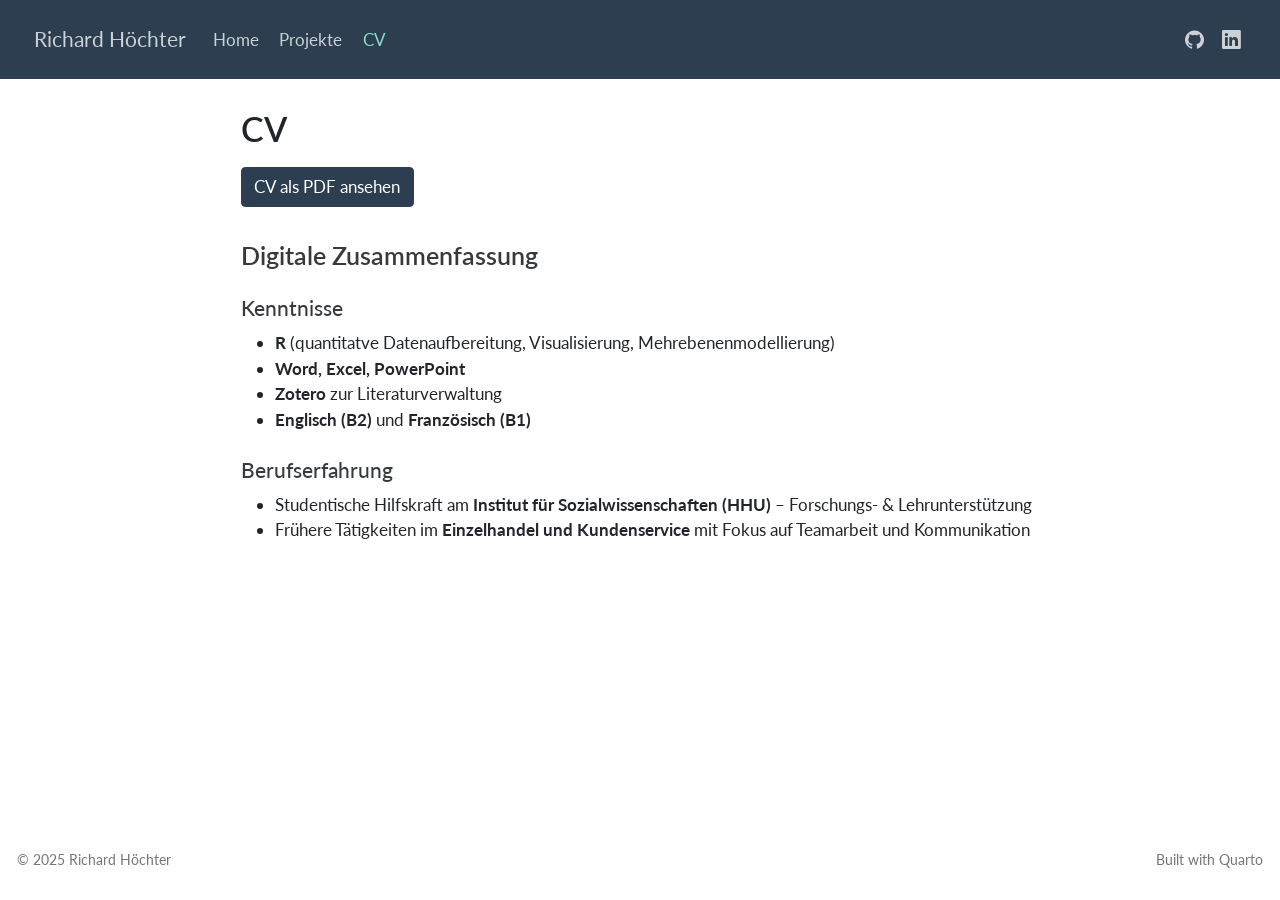
==== docs/cv.html @ dea37b60 "Publish website" ====
<!DOCTYPE html>
<html xmlns="http://www.w3.org/1999/xhtml" lang="en" xml:lang="en"><head>

<meta charset="utf-8">
<meta name="generator" content="quarto-1.8.25">

<meta name="viewport" content="width=device-width, initial-scale=1.0, user-scalable=yes">


<title>CV – Richard Höchter</title>
<style>
code{white-space: pre-wrap;}
span.smallcaps{font-variant: small-caps;}
div.columns{display: flex; gap: min(4vw, 1.5em);}
div.column{flex: auto; overflow-x: auto;}
div.hanging-indent{margin-left: 1.5em; text-indent: -1.5em;}
ul.task-list{list-style: none;}
ul.task-list li input[type="checkbox"] {
  width: 0.8em;
  margin: 0 0.8em 0.2em -1em; /* quarto-specific, see https://github.com/quarto-dev/quarto-cli/issues/4556 */ 
  vertical-align: middle;
}
</style>


<script src="site_libs/quarto-nav/quarto-nav.js"></script>
<script src="site_libs/quarto-nav/headroom.min.js"></script>
<script src="site_libs/clipboard/clipboard.min.js"></script>
<script src="site_libs/quarto-html/quarto.js" type="module"></script>
<script src="site_libs/quarto-html/tabsets/tabsets.js" type="module"></script>
<script src="site_libs/quarto-html/axe/axe-check.js" type="module"></script>
<script src="site_libs/quarto-html/popper.min.js"></script>
<script src="site_libs/quarto-html/tippy.umd.min.js"></script>
<script src="site_libs/quarto-html/anchor.min.js"></script>
<link href="site_libs/quarto-html/tippy.css" rel="stylesheet">
<link href="site_libs/quarto-html/quarto-syntax-highlighting-7b89279ff1a6dce999919e0e67d4d9ec.css" rel="stylesheet" id="quarto-text-highlighting-styles">
<script src="site_libs/bootstrap/bootstrap.min.js"></script>
<link href="site_libs/bootstrap/bootstrap-icons.css" rel="stylesheet">
<link href="site_libs/bootstrap/bootstrap-466483732dcb0cea7139c1eae81929d3.min.css" rel="stylesheet" append-hash="true" id="quarto-bootstrap" data-mode="light">
<script id="quarto-search-options" type="application/json">{
  "language": {
    "search-no-results-text": "No results",
    "search-matching-documents-text": "matching documents",
    "search-copy-link-title": "Copy link to search",
    "search-hide-matches-text": "Hide additional matches",
    "search-more-match-text": "more match in this document",
    "search-more-matches-text": "more matches in this document",
    "search-clear-button-title": "Clear",
    "search-text-placeholder": "",
    "search-detached-cancel-button-title": "Cancel",
    "search-submit-button-title": "Submit",
    "search-label": "Search"
  }
}</script>
<style>html{ scroll-behavior: smooth; }</style>


<link rel="stylesheet" href="styles.css">
</head>

<body class="nav-fixed fullcontent quarto-light">

<div id="quarto-search-results"></div>
  <header id="quarto-header" class="headroom fixed-top">
    <nav class="navbar navbar-expand-lg " data-bs-theme="dark">
      <div class="navbar-container container-fluid">
      <div class="navbar-brand-container mx-auto">
    <a href="./index.html" class="navbar-brand navbar-brand-logo">
    </a>
    <a class="navbar-brand" href="./index.html">
    <span class="navbar-title">Richard Höchter</span>
    </a>
  </div>
          <button class="navbar-toggler" type="button" data-bs-toggle="collapse" data-bs-target="#navbarCollapse" aria-controls="navbarCollapse" role="menu" aria-expanded="false" aria-label="Toggle navigation" onclick="if (window.quartoToggleHeadroom) { window.quartoToggleHeadroom(); }">
  <span class="navbar-toggler-icon"></span>
</button>
          <div class="collapse navbar-collapse" id="navbarCollapse">
            <ul class="navbar-nav navbar-nav-scroll me-auto">
  <li class="nav-item">
    <a class="nav-link" href="./index.html"> 
<span class="menu-text">Home</span></a>
  </li>  
  <li class="nav-item">
    <a class="nav-link" href="./projects.html"> 
<span class="menu-text">Projekte</span></a>
  </li>  
  <li class="nav-item">
    <a class="nav-link active" href="./cv.html" aria-current="page"> 
<span class="menu-text">CV</span></a>
  </li>  
</ul>
            <ul class="navbar-nav navbar-nav-scroll ms-auto">
  <li class="nav-item compact">
    <a class="nav-link" href="https://github.com/Richard-Hoechter" rel="noopener noreferrer" target="_blank"> <i class="bi bi-github" role="img">
</i> 
<span class="menu-text"></span></a>
  </li>  
  <li class="nav-item compact">
    <a class="nav-link" href="https://www.linkedin.com/in/richard-hoechter" rel="noopener noreferrer" target="_blank"> <i class="bi bi-linkedin" role="img">
</i> 
<span class="menu-text"></span></a>
  </li>  
</ul>
          </div> <!-- /navcollapse -->
            <div class="quarto-navbar-tools">
</div>
      </div> <!-- /container-fluid -->
    </nav>
</header>
<!-- content -->
<div id="quarto-content" class="quarto-container page-columns page-rows-contents page-layout-article page-navbar">
<!-- sidebar -->
<!-- margin-sidebar -->
    
<!-- main -->
<main class="content" id="quarto-document-content">

<header id="title-block-header" class="quarto-title-block default">
<div class="quarto-title">
<h1 class="title">CV</h1>
</div>



<div class="quarto-title-meta">

    
  
    
  </div>
  


</header>


<p><a href="files/cv/cv_2.pdf" class="btn btn-primary" target="_blank" rel="noopener">CV als PDF ansehen</a></p>
<section id="digitale-zusammenfassung" class="level3">
<h3 class="anchored" data-anchor-id="digitale-zusammenfassung">Digitale Zusammenfassung</h3>
<div style="margin-top: 1.2rem;">
<h4 class="anchored">
Kenntnisse
</h4>
<ul>
<li>
<strong>R</strong> (quantitatve Datenaufbereitung, Visualisierung, Mehrebenenmodellierung)
</li>
<li>
<strong>Word, Excel, PowerPoint</strong>
</li>
<li>
<strong>Zotero</strong> zur Literaturverwaltung
</li>
<li>
<strong>Englisch (B2)</strong> und <strong>Französisch (B1)</strong>
</li>
</ul>
<h4 class="anchored">
Berufserfahrung
</h4>
<ul>
<li>
Studentische Hilfskraft am <strong>Institut für Sozialwissenschaften (HHU)</strong> – Forschungs- &amp; Lehrunterstützung
</li>
<li>
Frühere Tätigkeiten im <strong>Einzelhandel und Kundenservice</strong> mit Fokus auf Teamarbeit und Kommunikation
</li>
</ul>
</div>


</section>

</main> <!-- /main -->
<script id="quarto-html-after-body" type="application/javascript">
  window.document.addEventListener("DOMContentLoaded", function (event) {
    const icon = "";
    const anchorJS = new window.AnchorJS();
    anchorJS.options = {
      placement: 'right',
      icon: icon
    };
    anchorJS.add('.anchored');
    const isCodeAnnotation = (el) => {
      for (const clz of el.classList) {
        if (clz.startsWith('code-annotation-')) {                     
          return true;
        }
      }
      return false;
    }
    const onCopySuccess = function(e) {
      // button target
      const button = e.trigger;
      // don't keep focus
      button.blur();
      // flash "checked"
      button.classList.add('code-copy-button-checked');
      var currentTitle = button.getAttribute("title");
      button.setAttribute("title", "Copied!");
      let tooltip;
      if (window.bootstrap) {
        button.setAttribute("data-bs-toggle", "tooltip");
        button.setAttribute("data-bs-placement", "left");
        button.setAttribute("data-bs-title", "Copied!");
        tooltip = new bootstrap.Tooltip(button, 
          { trigger: "manual", 
            customClass: "code-copy-button-tooltip",
            offset: [0, -8]});
        tooltip.show();    
      }
      setTimeout(function() {
        if (tooltip) {
          tooltip.hide();
          button.removeAttribute("data-bs-title");
          button.removeAttribute("data-bs-toggle");
          button.removeAttribute("data-bs-placement");
        }
        button.setAttribute("title", currentTitle);
        button.classList.remove('code-copy-button-checked');
      }, 1000);
      // clear code selection
      e.clearSelection();
    }
    const getTextToCopy = function(trigger) {
      const outerScaffold = trigger.parentElement.cloneNode(true);
      const codeEl = outerScaffold.querySelector('code');
      for (const childEl of codeEl.children) {
        if (isCodeAnnotation(childEl)) {
          childEl.remove();
        }
      }
      return codeEl.innerText;
    }
    const clipboard = new window.ClipboardJS('.code-copy-button:not([data-in-quarto-modal])', {
      text: getTextToCopy
    });
    clipboard.on('success', onCopySuccess);
    if (window.document.getElementById('quarto-embedded-source-code-modal')) {
      const clipboardModal = new window.ClipboardJS('.code-copy-button[data-in-quarto-modal]', {
        text: getTextToCopy,
        container: window.document.getElementById('quarto-embedded-source-code-modal')
      });
      clipboardModal.on('success', onCopySuccess);
    }
      var localhostRegex = new RegExp(/^(?:http|https):\/\/localhost\:?[0-9]*\//);
      var mailtoRegex = new RegExp(/^mailto:/);
        var filterRegex = new RegExp("https:\/\/richard-hoechter\.github\.io");
      var isInternal = (href) => {
          return filterRegex.test(href) || localhostRegex.test(href) || mailtoRegex.test(href);
      }
      // Inspect non-navigation links and adorn them if external
     var links = window.document.querySelectorAll('a[href]:not(.nav-link):not(.navbar-brand):not(.toc-action):not(.sidebar-link):not(.sidebar-item-toggle):not(.pagination-link):not(.no-external):not([aria-hidden]):not(.dropdown-item):not(.quarto-navigation-tool):not(.about-link)');
      for (var i=0; i<links.length; i++) {
        const link = links[i];
        if (!isInternal(link.href)) {
          // undo the damage that might have been done by quarto-nav.js in the case of
          // links that we want to consider external
          if (link.dataset.originalHref !== undefined) {
            link.href = link.dataset.originalHref;
          }
        }
      }
    function tippyHover(el, contentFn, onTriggerFn, onUntriggerFn) {
      const config = {
        allowHTML: true,
        maxWidth: 500,
        delay: 100,
        arrow: false,
        appendTo: function(el) {
            return el.parentElement;
        },
        interactive: true,
        interactiveBorder: 10,
        theme: 'quarto',
        placement: 'bottom-start',
      };
      if (contentFn) {
        config.content = contentFn;
      }
      if (onTriggerFn) {
        config.onTrigger = onTriggerFn;
      }
      if (onUntriggerFn) {
        config.onUntrigger = onUntriggerFn;
      }
      window.tippy(el, config); 
    }
    const noterefs = window.document.querySelectorAll('a[role="doc-noteref"]');
    for (var i=0; i<noterefs.length; i++) {
      const ref = noterefs[i];
      tippyHover(ref, function() {
        // use id or data attribute instead here
        let href = ref.getAttribute('data-footnote-href') || ref.getAttribute('href');
        try { href = new URL(href).hash; } catch {}
        const id = href.replace(/^#\/?/, "");
        const note = window.document.getElementById(id);
        if (note) {
          return note.innerHTML;
        } else {
          return "";
        }
      });
    }
    const xrefs = window.document.querySelectorAll('a.quarto-xref');
    const processXRef = (id, note) => {
      // Strip column container classes
      const stripColumnClz = (el) => {
        el.classList.remove("page-full", "page-columns");
        if (el.children) {
          for (const child of el.children) {
            stripColumnClz(child);
          }
        }
      }
      stripColumnClz(note)
      if (id === null || id.startsWith('sec-')) {
        // Special case sections, only their first couple elements
        const container = document.createElement("div");
        if (note.children && note.children.length > 2) {
          container.appendChild(note.children[0].cloneNode(true));
          for (let i = 1; i < note.children.length; i++) {
            const child = note.children[i];
            if (child.tagName === "P" && child.innerText === "") {
              continue;
            } else {
              container.appendChild(child.cloneNode(true));
              break;
            }
          }
          if (window.Quarto?.typesetMath) {
            window.Quarto.typesetMath(container);
          }
          return container.innerHTML
        } else {
          if (window.Quarto?.typesetMath) {
            window.Quarto.typesetMath(note);
          }
          return note.innerHTML;
        }
      } else {
        // Remove any anchor links if they are present
        const anchorLink = note.querySelector('a.anchorjs-link');
        if (anchorLink) {
          anchorLink.remove();
        }
        if (window.Quarto?.typesetMath) {
          window.Quarto.typesetMath(note);
        }
        if (note.classList.contains("callout")) {
          return note.outerHTML;
        } else {
          return note.innerHTML;
        }
      }
    }
    for (var i=0; i<xrefs.length; i++) {
      const xref = xrefs[i];
      tippyHover(xref, undefined, function(instance) {
        instance.disable();
        let url = xref.getAttribute('href');
        let hash = undefined; 
        if (url.startsWith('#')) {
          hash = url;
        } else {
          try { hash = new URL(url).hash; } catch {}
        }
        if (hash) {
          const id = hash.replace(/^#\/?/, "");
          const note = window.document.getElementById(id);
          if (note !== null) {
            try {
              const html = processXRef(id, note.cloneNode(true));
              instance.setContent(html);
            } finally {
              instance.enable();
              instance.show();
            }
          } else {
            // See if we can fetch this
            fetch(url.split('#')[0])
            .then(res => res.text())
            .then(html => {
              const parser = new DOMParser();
              const htmlDoc = parser.parseFromString(html, "text/html");
              const note = htmlDoc.getElementById(id);
              if (note !== null) {
                const html = processXRef(id, note);
                instance.setContent(html);
              } 
            }).finally(() => {
              instance.enable();
              instance.show();
            });
          }
        } else {
          // See if we can fetch a full url (with no hash to target)
          // This is a special case and we should probably do some content thinning / targeting
          fetch(url)
          .then(res => res.text())
          .then(html => {
            const parser = new DOMParser();
            const htmlDoc = parser.parseFromString(html, "text/html");
            const note = htmlDoc.querySelector('main.content');
            if (note !== null) {
              // This should only happen for chapter cross references
              // (since there is no id in the URL)
              // remove the first header
              if (note.children.length > 0 && note.children[0].tagName === "HEADER") {
                note.children[0].remove();
              }
              const html = processXRef(null, note);
              instance.setContent(html);
            } 
          }).finally(() => {
            instance.enable();
            instance.show();
          });
        }
      }, function(instance) {
      });
    }
        let selectedAnnoteEl;
        const selectorForAnnotation = ( cell, annotation) => {
          let cellAttr = 'data-code-cell="' + cell + '"';
          let lineAttr = 'data-code-annotation="' +  annotation + '"';
          const selector = 'span[' + cellAttr + '][' + lineAttr + ']';
          return selector;
        }
        const selectCodeLines = (annoteEl) => {
          const doc = window.document;
          const targetCell = annoteEl.getAttribute("data-target-cell");
          const targetAnnotation = annoteEl.getAttribute("data-target-annotation");
          const annoteSpan = window.document.querySelector(selectorForAnnotation(targetCell, targetAnnotation));
          const lines = annoteSpan.getAttribute("data-code-lines").split(",");
          const lineIds = lines.map((line) => {
            return targetCell + "-" + line;
          })
          let top = null;
          let height = null;
          let parent = null;
          if (lineIds.length > 0) {
              //compute the position of the single el (top and bottom and make a div)
              const el = window.document.getElementById(lineIds[0]);
              top = el.offsetTop;
              height = el.offsetHeight;
              parent = el.parentElement.parentElement;
            if (lineIds.length > 1) {
              const lastEl = window.document.getElementById(lineIds[lineIds.length - 1]);
              const bottom = lastEl.offsetTop + lastEl.offsetHeight;
              height = bottom - top;
            }
            if (top !== null && height !== null && parent !== null) {
              // cook up a div (if necessary) and position it 
              let div = window.document.getElementById("code-annotation-line-highlight");
              if (div === null) {
                div = window.document.createElement("div");
                div.setAttribute("id", "code-annotation-line-highlight");
                div.style.position = 'absolute';
                parent.appendChild(div);
              }
              div.style.top = top - 2 + "px";
              div.style.height = height + 4 + "px";
              div.style.left = 0;
              let gutterDiv = window.document.getElementById("code-annotation-line-highlight-gutter");
              if (gutterDiv === null) {
                gutterDiv = window.document.createElement("div");
                gutterDiv.setAttribute("id", "code-annotation-line-highlight-gutter");
                gutterDiv.style.position = 'absolute';
                const codeCell = window.document.getElementById(targetCell);
                const gutter = codeCell.querySelector('.code-annotation-gutter');
                gutter.appendChild(gutterDiv);
              }
              gutterDiv.style.top = top - 2 + "px";
              gutterDiv.style.height = height + 4 + "px";
            }
            selectedAnnoteEl = annoteEl;
          }
        };
        const unselectCodeLines = () => {
          const elementsIds = ["code-annotation-line-highlight", "code-annotation-line-highlight-gutter"];
          elementsIds.forEach((elId) => {
            const div = window.document.getElementById(elId);
            if (div) {
              div.remove();
            }
          });
          selectedAnnoteEl = undefined;
        };
          // Handle positioning of the toggle
      window.addEventListener(
        "resize",
        throttle(() => {
          elRect = undefined;
          if (selectedAnnoteEl) {
            selectCodeLines(selectedAnnoteEl);
          }
        }, 10)
      );
      function throttle(fn, ms) {
      let throttle = false;
      let timer;
        return (...args) => {
          if(!throttle) { // first call gets through
              fn.apply(this, args);
              throttle = true;
          } else { // all the others get throttled
              if(timer) clearTimeout(timer); // cancel #2
              timer = setTimeout(() => {
                fn.apply(this, args);
                timer = throttle = false;
              }, ms);
          }
        };
      }
        // Attach click handler to the DT
        const annoteDls = window.document.querySelectorAll('dt[data-target-cell]');
        for (const annoteDlNode of annoteDls) {
          annoteDlNode.addEventListener('click', (event) => {
            const clickedEl = event.target;
            if (clickedEl !== selectedAnnoteEl) {
              unselectCodeLines();
              const activeEl = window.document.querySelector('dt[data-target-cell].code-annotation-active');
              if (activeEl) {
                activeEl.classList.remove('code-annotation-active');
              }
              selectCodeLines(clickedEl);
              clickedEl.classList.add('code-annotation-active');
            } else {
              // Unselect the line
              unselectCodeLines();
              clickedEl.classList.remove('code-annotation-active');
            }
          });
        }
    const findCites = (el) => {
      const parentEl = el.parentElement;
      if (parentEl) {
        const cites = parentEl.dataset.cites;
        if (cites) {
          return {
            el,
            cites: cites.split(' ')
          };
        } else {
          return findCites(el.parentElement)
        }
      } else {
        return undefined;
      }
    };
    var bibliorefs = window.document.querySelectorAll('a[role="doc-biblioref"]');
    for (var i=0; i<bibliorefs.length; i++) {
      const ref = bibliorefs[i];
      const citeInfo = findCites(ref);
      if (citeInfo) {
        tippyHover(citeInfo.el, function() {
          var popup = window.document.createElement('div');
          citeInfo.cites.forEach(function(cite) {
            var citeDiv = window.document.createElement('div');
            citeDiv.classList.add('hanging-indent');
            citeDiv.classList.add('csl-entry');
            var biblioDiv = window.document.getElementById('ref-' + cite);
            if (biblioDiv) {
              citeDiv.innerHTML = biblioDiv.innerHTML;
            }
            popup.appendChild(citeDiv);
          });
          return popup.innerHTML;
        });
      }
    }
  });
  </script>
</div> <!-- /content -->
<footer class="footer">
  <div class="nav-footer">
    <div class="nav-footer-left">
<p>© 2025 Richard Höchter</p>
</div>   
    <div class="nav-footer-center">
      &nbsp;
    </div>
    <div class="nav-footer-right">
<p>Built with Quarto</p>
</div>
  </div>
</footer>




<script src="site_libs/quarto-html/zenscroll-min.js"></script>
</body></html>
---- docs/site_libs/quarto-html/tippy.css ----
.tippy-box[data-animation=fade][data-state=hidden]{opacity:0}[data-tippy-root]{max-width:calc(100vw - 10px)}.tippy-box{position:relative;background-color:#333;color:#fff;border-radius:4px;font-size:14px;line-height:1.4;white-space:normal;outline:0;transition-property:transform,visibility,opacity}.tippy-box[data-placement^=top]>.tippy-arrow{bottom:0}.tippy-box[data-placement^=top]>.tippy-arrow:before{bottom:-7px;left:0;border-width:8px 8px 0;border-top-color:initial;transform-origin:center top}.tippy-box[data-placement^=bottom]>.tippy-arrow{top:0}.tippy-box[data-placement^=bottom]>.tippy-arrow:before{top:-7px;left:0;border-width:0 8px 8px;border-bottom-color:initial;transform-origin:center bottom}.tippy-box[data-placement^=left]>.tippy-arrow{right:0}.tippy-box[data-placement^=left]>.tippy-arrow:before{border-width:8px 0 8px 8px;border-left-color:initial;right:-7px;transform-origin:center left}.tippy-box[data-placement^=right]>.tippy-arrow{left:0}.tippy-box[data-placement^=right]>.tippy-arrow:before{left:-7px;border-width:8px 8px 8px 0;border-right-color:initial;transform-origin:center right}.tippy-box[data-inertia][data-state=visible]{transition-timing-function:cubic-bezier(.54,1.5,.38,1.11)}.tippy-arrow{width:16px;height:16px;color:#333}.tippy-arrow:before{content:"";position:absolute;border-color:transparent;border-style:solid}.tippy-content{position:relative;padding:5px 9px;z-index:1}
---- docs/site_libs/quarto-html/quarto-syntax-highlighting-7b89279ff1a6dce999919e0e67d4d9ec.css ----
/* quarto syntax highlight colors */
:root {
  --quarto-hl-ot-color: #003B4F;
  --quarto-hl-at-color: #657422;
  --quarto-hl-ss-color: #20794D;
  --quarto-hl-an-color: #5E5E5E;
  --quarto-hl-fu-color: #4758AB;
  --quarto-hl-st-color: #20794D;
  --quarto-hl-cf-color: #003B4F;
  --quarto-hl-op-color: #5E5E5E;
  --quarto-hl-er-color: #AD0000;
  --quarto-hl-bn-color: #AD0000;
  --quarto-hl-al-color: #AD0000;
  --quarto-hl-va-color: #111111;
  --quarto-hl-bu-color: inherit;
  --quarto-hl-ex-color: inherit;
  --quarto-hl-pp-color: #AD0000;
  --quarto-hl-in-color: #5E5E5E;
  --quarto-hl-vs-color: #20794D;
  --quarto-hl-wa-color: #5E5E5E;
  --quarto-hl-do-color: #5E5E5E;
  --quarto-hl-im-color: #00769E;
  --quarto-hl-ch-color: #20794D;
  --quarto-hl-dt-color: #AD0000;
  --quarto-hl-fl-color: #AD0000;
  --quarto-hl-co-color: #5E5E5E;
  --quarto-hl-cv-color: #5E5E5E;
  --quarto-hl-cn-color: #8f5902;
  --quarto-hl-sc-color: #5E5E5E;
  --quarto-hl-dv-color: #AD0000;
  --quarto-hl-kw-color: #003B4F;
}

/* other quarto variables */
:root {
  --quarto-font-monospace: SFMono-Regular, Menlo, Monaco, Consolas, "Liberation Mono", "Courier New", monospace;
}

/* syntax highlight based on Pandoc's rules */
pre > code.sourceCode > span {
  color: #003B4F;
}

code.sourceCode > span {
  color: #003B4F;
}

div.sourceCode,
div.sourceCode pre.sourceCode {
  color: #003B4F;
}

/* Normal */
code span {
  color: #003B4F;
}

/* Alert */
code span.al {
  color: #AD0000;
  font-style: inherit;
}

/* Annotation */
code span.an {
  color: #5E5E5E;
  font-style: inherit;
}

/* Attribute */
code span.at {
  color: #657422;
  font-style: inherit;
}

/* BaseN */
code span.bn {
  color: #AD0000;
  font-style: inherit;
}

/* BuiltIn */
code span.bu {
  font-style: inherit;
}

/* ControlFlow */
code span.cf {
  color: #003B4F;
  font-weight: bold;
  font-style: inherit;
}

/* Char */
code span.ch {
  color: #20794D;
  font-style: inherit;
}

/* Constant */
code span.cn {
  color: #8f5902;
  font-style: inherit;
}

/* Comment */
code span.co {
  color: #5E5E5E;
  font-style: inherit;
}

/* CommentVar */
code span.cv {
  color: #5E5E5E;
  font-style: italic;
}

/* Documentation */
code span.do {
  color: #5E5E5E;
  font-style: italic;
}

/* DataType */
code span.dt {
  color: #AD0000;
  font-style: inherit;
}

/* DecVal */
code span.dv {
  color: #AD0000;
  font-style: inherit;
}

/* Error */
code span.er {
  color: #AD0000;
  font-style: inherit;
}

/* Extension */
code span.ex {
  font-style: inherit;
}

/* Float */
code span.fl {
  color: #AD0000;
  font-style: inherit;
}

/* Function */
code span.fu {
  color: #4758AB;
  font-style: inherit;
}

/* Import */
code span.im {
  color: #00769E;
  font-style: inherit;
}

/* Information */
code span.in {
  color: #5E5E5E;
  font-style: inherit;
}

/* Keyword */
code span.kw {
  color: #003B4F;
  font-weight: bold;
  font-style: inherit;
}

/* Operator */
code span.op {
  color: #5E5E5E;
  font-style: inherit;
}

/* Other */
code span.ot {
  color: #003B4F;
  font-style: inherit;
}

/* Preprocessor */
code span.pp {
  color: #AD0000;
  font-style: inherit;
}

/* SpecialChar */
code span.sc {
  color: #5E5E5E;
  font-style: inherit;
}

/* SpecialString */
code span.ss {
  color: #20794D;
  font-style: inherit;
}

/* String */
code span.st {
  color: #20794D;
  font-style: inherit;
}

/* Variable */
code span.va {
  color: #111111;
  font-style: inherit;
}

/* VerbatimString */
code span.vs {
  color: #20794D;
  font-style: inherit;
}

/* Warning */
code span.wa {
  color: #5E5E5E;
  font-style: italic;
}

.prevent-inlining {
  content: "</";
}

/*# sourceMappingURL=3944bc705cfaf4c80e56f77c5205168a.css.map */
---- docs/styles.css ----
/* === Projektkarten anpassen === */
.project-grid {
  display: grid;
  grid-template-columns: repeat(auto-fit, minmax(320px, 1fr));
  gap: 1.8rem;
}

.project-card {
  border: none;
  box-shadow: 0 4px 10px rgba(0,0,0,0.08);
  transition: transform 0.2s ease, box-shadow 0.2s ease;
  border-radius: 10px;
}

.project-card:hover {
  transform: translateY(-4px);
  box-shadow: 0 6px 16px rgba(0,0,0,0.12);
}

.card-body {
  padding: 1.3rem;
}

/* --- Titel --- */
.card-title {
  font-size: 1.25rem;
  font-weight: 600;
  color: #111;
  margin-bottom: 0.6rem;
}

/* --- Beschreibungstext --- */
.card-text {
  font-size: 1.05rem;     /* größer als Standard (~0.9rem) */
  line-height: 1.55;
  color: #333;
  margin-bottom: 1rem;
}

/* --- Tags/Badges --- */
.proj-meta .badge {
  font-size: 0.8rem;
  margin-right: 0.3rem;
  margin-bottom: 0.3rem;
  border-radius: 6px;
  padding: 0.4em 0.6em;
  background-color: #f4f4f4;
  color: #333;
}

/* Einheitliche Bildgröße für Projektkarten */
.project-card img.card-img-top {
  width: 100%;
  height: 210px;         /* gleiche Höhe für alle Karten */
  object-fit: cover;     /* schneidet das Bild proportional zu */
  border-top-left-radius: 10px;
  border-top-right-radius: 10px;
}

/* Optional: kleine Anpassung für mobile Ansicht */
@media (max-width: 768px) {
  .project-card img.card-img-top {
    height: 180px;
}
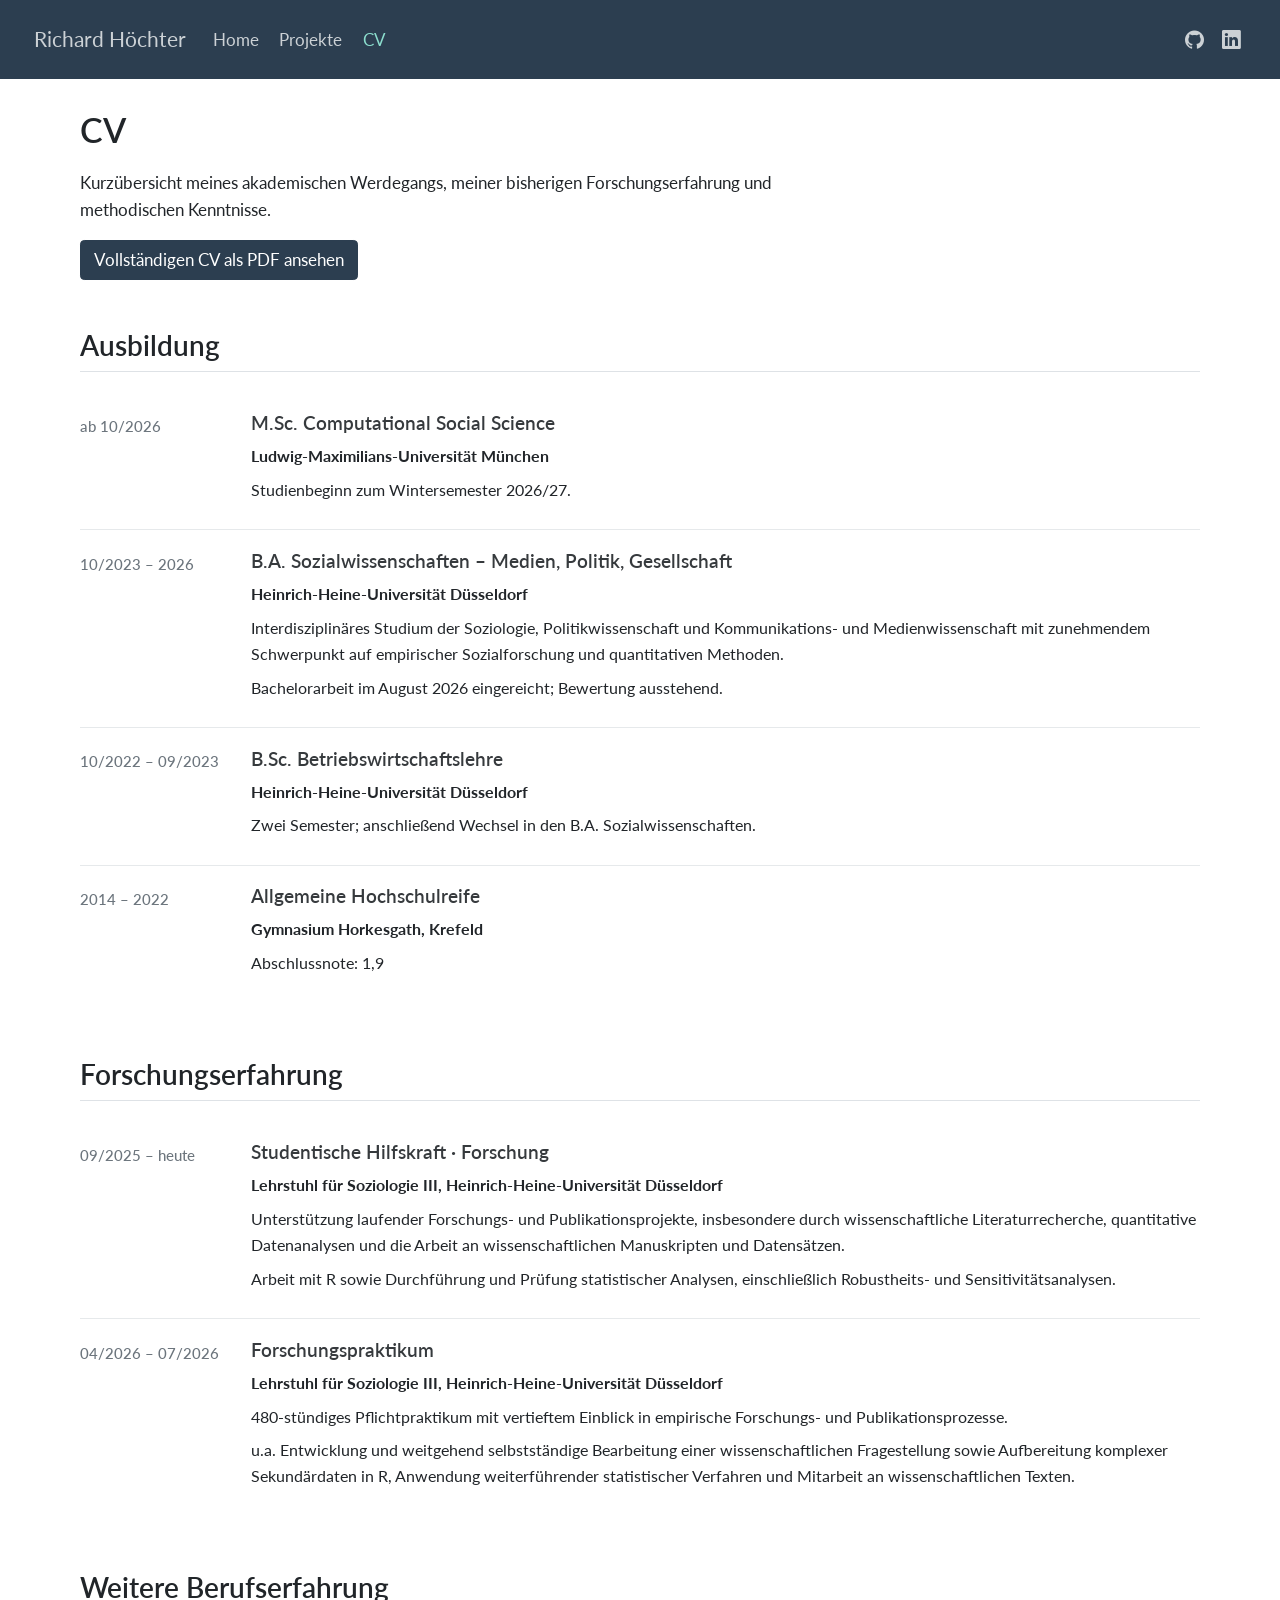
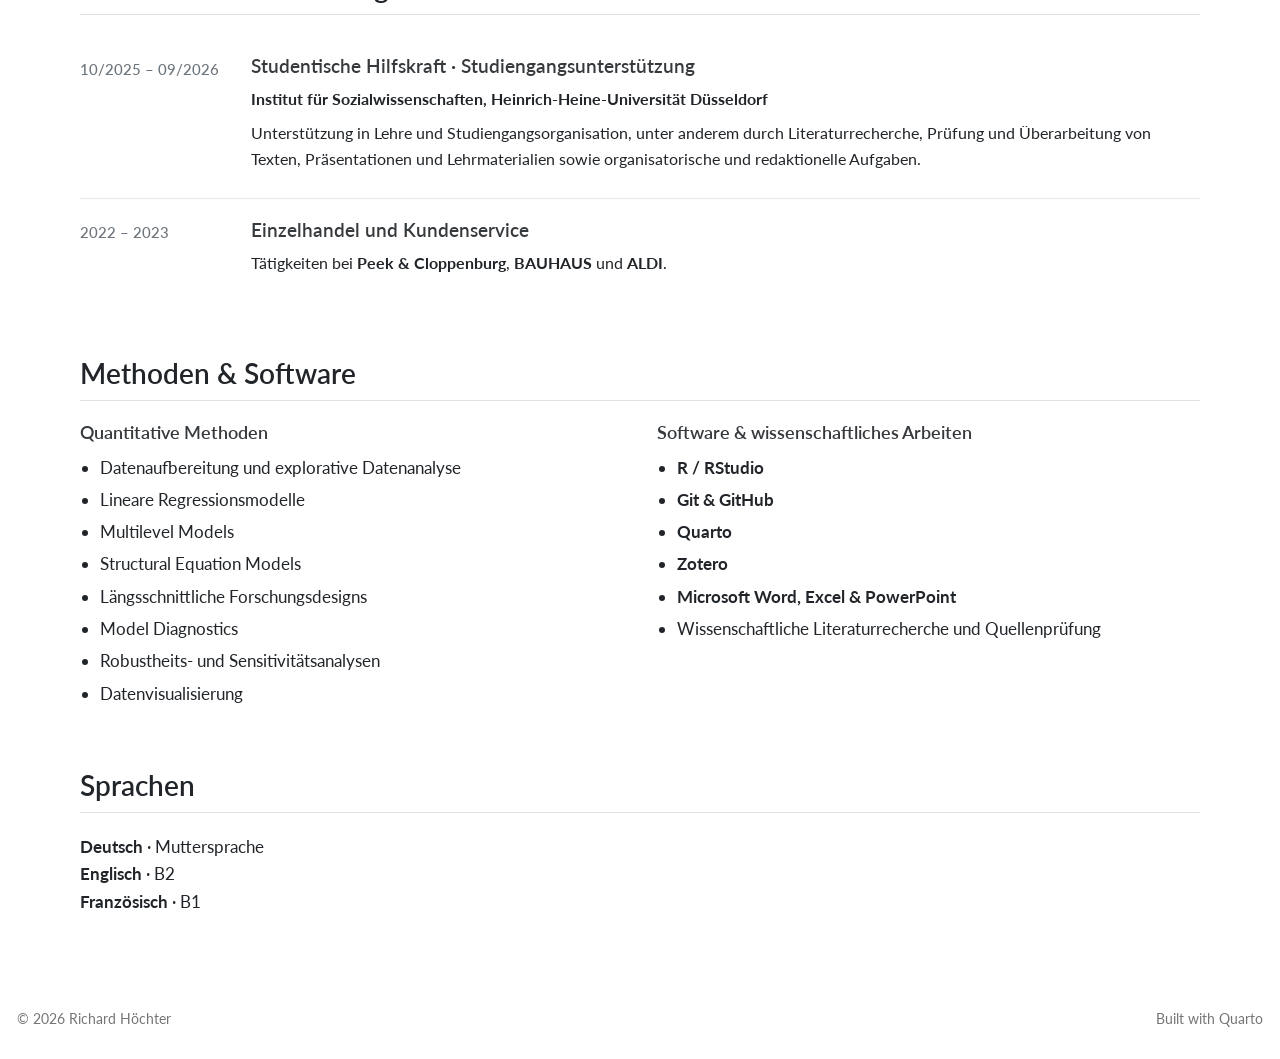
==== commit 8a5f7e29: "Website aktualisiert" ====
--- a/docs/cv.html
+++ b/docs/cv.html
@@ -53,6 +53,7 @@
   }
 }</script>
 <style>html{ scroll-behavior: smooth; }</style>
+<meta name="google-site-verification" content="gxOr2SY3sNsxLiTdNhxTILteeXXZD-ydmt2SVTEUGts">
 
 
 <link rel="stylesheet" href="styles.css">
@@ -134,39 +135,135 @@
 </header>
 
 
-<p><a href="files/cv/cv_2.pdf" class="btn btn-primary" target="_blank" rel="noopener">CV als PDF ansehen</a></p>
-<section id="digitale-zusammenfassung" class="level3">
-<h3 class="anchored" data-anchor-id="digitale-zusammenfassung">Digitale Zusammenfassung</h3>
-<div style="margin-top: 1.2rem;">
-<h4 class="anchored">
-Kenntnisse
-</h4>
+<div class="cv-intro">
+<p>Kurzübersicht meines akademischen Werdegangs, meiner bisherigen Forschungserfahrung und methodischen Kenntnisse.</p>
+<p><a class="btn btn-primary" href="files/cv/Richard_Hoechter_CV.pdf" target="_blank" rel="noopener"> Vollständigen CV als PDF ansehen </a></p>
+</div>
+<section id="ausbildung" class="level2">
+<h2 class="anchored" data-anchor-id="ausbildung">Ausbildung</h2>
+<div class="cv-entry">
+<div class="cv-date">
+ab 10/2026
+</div>
+<section id="m.sc.-computational-social-science" class="level3 cv-content">
+<h3 class="anchored" data-anchor-id="m.sc.-computational-social-science">M.Sc. Computational Social Science</h3>
+<p><strong>Ludwig-Maximilians-Universität München</strong></p>
+<p>Studienbeginn zum Wintersemester 2026/27.</p>
+</section>
+</div>
+<div class="cv-entry">
+<div class="cv-date">
+10/2023 – 2026
+</div>
+<section id="b.a.-sozialwissenschaften-medien-politik-gesellschaft" class="level3 cv-content">
+<h3 class="anchored" data-anchor-id="b.a.-sozialwissenschaften-medien-politik-gesellschaft">B.A. Sozialwissenschaften – Medien, Politik, Gesellschaft</h3>
+<p><strong>Heinrich-Heine-Universität Düsseldorf</strong></p>
+<p>Interdisziplinäres Studium der Soziologie, Politikwissenschaft und Kommunikations- und Medienwissenschaft mit zunehmendem Schwerpunkt auf empirischer Sozialforschung und quantitativen Methoden.</p>
+<p>Bachelorarbeit im August 2026 eingereicht; Bewertung ausstehend.</p>
+</section>
+</div>
+<div class="cv-entry">
+<div class="cv-date">
+10/2022 – 09/2023
+</div>
+<section id="b.sc.-betriebswirtschaftslehre" class="level3 cv-content">
+<h3 class="anchored" data-anchor-id="b.sc.-betriebswirtschaftslehre">B.Sc. Betriebswirtschaftslehre</h3>
+<p><strong>Heinrich-Heine-Universität Düsseldorf</strong></p>
+<p>Zwei Semester; anschließend Wechsel in den B.A. Sozialwissenschaften.</p>
+</section>
+</div>
+<div class="cv-entry">
+<div class="cv-date">
+2014 – 2022
+</div>
+<section id="allgemeine-hochschulreife" class="level3 cv-content">
+<h3 class="anchored" data-anchor-id="allgemeine-hochschulreife">Allgemeine Hochschulreife</h3>
+<p><strong>Gymnasium Horkesgath, Krefeld</strong></p>
+<p>Abschlussnote: 1,9</p>
+</section>
+</div>
+</section>
+<section id="forschungserfahrung" class="level2">
+<h2 class="anchored" data-anchor-id="forschungserfahrung">Forschungserfahrung</h2>
+<div class="cv-entry">
+<div class="cv-date">
+09/2025 – heute
+</div>
+<section id="studentische-hilfskraft-forschung" class="level3 cv-content">
+<h3 class="anchored" data-anchor-id="studentische-hilfskraft-forschung">Studentische Hilfskraft · Forschung</h3>
+<p><strong>Lehrstuhl für Soziologie III, Heinrich-Heine-Universität Düsseldorf</strong></p>
+<p>Unterstützung laufender Forschungs- und Publikationsprojekte, insbesondere durch wissenschaftliche Literaturrecherche, quantitative Datenanalysen und die Arbeit an wissenschaftlichen Manuskripten und Datensätzen.</p>
+<p>Arbeit mit R sowie Durchführung und Prüfung statistischer Analysen, einschließlich Robustheits- und Sensitivitätsanalysen.</p>
+</section>
+</div>
+<div class="cv-entry">
+<div class="cv-date">
+04/2026 – 07/2026
+</div>
+<section id="forschungspraktikum" class="level3 cv-content">
+<h3 class="anchored" data-anchor-id="forschungspraktikum">Forschungspraktikum</h3>
+<p><strong>Lehrstuhl für Soziologie III, Heinrich-Heine-Universität Düsseldorf</strong></p>
+<p>480-stündiges Pflichtpraktikum mit vertieftem Einblick in empirische Forschungs- und Publikationsprozesse.</p>
+<p>u.a. Entwicklung und weitgehend selbstständige Bearbeitung einer wissenschaftlichen Fragestellung sowie Aufbereitung komplexer Sekundärdaten in R, Anwendung weiterführender statistischer Verfahren und Mitarbeit an wissenschaftlichen Texten.</p>
+</section>
+</div>
+</section>
+<section id="weitere-berufserfahrung" class="level2">
+<h2 class="anchored" data-anchor-id="weitere-berufserfahrung">Weitere Berufserfahrung</h2>
+<div class="cv-entry">
+<div class="cv-date">
+10/2025 – 09/2026
+</div>
+<section id="studentische-hilfskraft-studiengangsunterstützung" class="level3 cv-content">
+<h3 class="anchored" data-anchor-id="studentische-hilfskraft-studiengangsunterstützung">Studentische Hilfskraft · Studiengangsunterstützung</h3>
+<p><strong>Institut für Sozialwissenschaften, Heinrich-Heine-Universität Düsseldorf</strong></p>
+<p>Unterstützung in Lehre und Studiengangsorganisation, unter anderem durch Literaturrecherche, Prüfung und Überarbeitung von Texten, Präsentationen und Lehrmaterialien sowie organisatorische und redaktionelle Aufgaben.</p>
+</section>
+</div>
+<div class="cv-entry">
+<div class="cv-date">
+2022 – 2023
+</div>
+<section id="einzelhandel-und-kundenservice" class="level3 cv-content">
+<h3 class="anchored" data-anchor-id="einzelhandel-und-kundenservice">Einzelhandel und Kundenservice</h3>
+<p>Tätigkeiten bei <strong>Peek &amp; Cloppenburg</strong>, <strong>BAUHAUS</strong> und <strong>ALDI</strong>.</p>
+</section>
+</div>
+</section>
+<section id="methoden-software" class="level2">
+<h2 class="anchored" data-anchor-id="methoden-software">Methoden &amp; Software</h2>
+<div class="cv-skills">
+<section id="quantitative-methoden" class="level3">
+<h3 class="anchored" data-anchor-id="quantitative-methoden">Quantitative Methoden</h3>
 <ul>
-<li>
-<strong>R</strong> (quantitatve Datenaufbereitung, Visualisierung, Mehrebenenmodellierung)
-</li>
-<li>
-<strong>Word, Excel, PowerPoint</strong>
-</li>
-<li>
-<strong>Zotero</strong> zur Literaturverwaltung
-</li>
-<li>
-<strong>Englisch (B2)</strong> und <strong>Französisch (B1)</strong>
-</li>
+<li>Datenaufbereitung und explorative Datenanalyse</li>
+<li>Lineare Regressionsmodelle</li>
+<li>Multilevel Models</li>
+<li>Structural Equation Models</li>
+<li>Längsschnittliche Forschungsdesigns</li>
+<li>Model Diagnostics</li>
+<li>Robustheits- und Sensitivitätsanalysen</li>
+<li>Datenvisualisierung</li>
 </ul>
-<h4 class="anchored">
-Berufserfahrung
-</h4>
+</section>
+<section id="software-wissenschaftliches-arbeiten" class="level3">
+<h3 class="anchored" data-anchor-id="software-wissenschaftliches-arbeiten">Software &amp; wissenschaftliches Arbeiten</h3>
 <ul>
-<li>
-Studentische Hilfskraft am <strong>Institut für Sozialwissenschaften (HHU)</strong> – Forschungs- &amp; Lehrunterstützung
-</li>
-<li>
-Frühere Tätigkeiten im <strong>Einzelhandel und Kundenservice</strong> mit Fokus auf Teamarbeit und Kommunikation
-</li>
+<li><strong>R / RStudio</strong></li>
+<li><strong>Git &amp; GitHub</strong></li>
+<li><strong>Quarto</strong></li>
+<li><strong>Zotero</strong></li>
+<li><strong>Microsoft Word, Excel &amp; PowerPoint</strong></li>
+<li>Wissenschaftliche Literaturrecherche und Quellenprüfung</li>
 </ul>
-</div>
+</section>
+</div>
+</section>
+<section id="sprachen" class="level2">
+<h2 class="anchored" data-anchor-id="sprachen">Sprachen</h2>
+<p><strong>Deutsch</strong> · Muttersprache<br>
+<strong>Englisch</strong> · B2<br>
+<strong>Französisch</strong> · B1</p>
 
 
 </section>
@@ -576,7 +673,7 @@
 <footer class="footer">
   <div class="nav-footer">
     <div class="nav-footer-left">
-<p>© 2025 Richard Höchter</p>
+<p>© 2026 Richard Höchter</p>
 </div>   
     <div class="nav-footer-center">
       &nbsp;
--- a/docs/styles.css
+++ b/docs/styles.css
@@ -1,64 +1,489 @@
-/* === Projektkarten anpassen === */
-.project-grid {
+/* =========================================================
+   Grundlayout
+   ========================================================= */
+
+@media (min-width: 1000px) {
+
+  #quarto-content.page-columns {
+    display: block;
+  }
+
+  main.content {
+    width: min(1120px, calc(100% - 5rem));
+    max-width: none;
+    margin-left: auto;
+    margin-right: auto;
+  }
+}
+
+p {
+  line-height: 1.6;
+}
+
+h1,
+h2,
+h3,
+h4 {
+  line-height: 1.25;
+}
+
+h2 {
+  margin-top: 3.2rem;
+  margin-bottom: 1.2rem;
+}
+
+a {
+  text-underline-offset: 0.15em;
+}
+
+
+/* =========================================================
+   Startseite: Profilbereich
+   ========================================================= */
+
+.home-intro {
   display: grid;
-  grid-template-columns: repeat(auto-fit, minmax(320px, 1fr));
-  gap: 1.8rem;
-}
-
-.project-card {
-  border: none;
-  box-shadow: 0 4px 10px rgba(0,0,0,0.08);
-  transition: transform 0.2s ease, box-shadow 0.2s ease;
-  border-radius: 10px;
-}
-
-.project-card:hover {
-  transform: translateY(-4px);
-  box-shadow: 0 6px 16px rgba(0,0,0,0.12);
-}
-
-.card-body {
-  padding: 1.3rem;
-}
-
-/* --- Titel --- */
-.card-title {
-  font-size: 1.25rem;
+  grid-template-columns: 300px minmax(0, 1fr);
+  gap: 3.5rem;
+  align-items: center;
+  margin-top: 1.8rem;
+  margin-bottom: 4rem;
+}
+
+.home-photo {
+  width: 290px;
+  height: 290px;
+  border-radius: 50%;
+  overflow: hidden;
+  display: flex;
+  justify-content: center;
+  align-items: center;
+  background-color: #fff;
+  box-shadow: 0 4px 15px rgba(0, 0, 0, 0.11);
+}
+
+.home-photo img {
+  width: 92%;
+  height: 92%;
+  object-fit: cover;
+  object-position: center 35%;
+  border-radius: 50%;
+}
+
+.home-profile {
+  max-width: none;
+}
+
+.home-profile h1 {
+  margin-top: 0;
+  margin-bottom: 0.45rem;
+  font-size: 2.3rem;
+}
+
+.home-subtitle {
+  margin-top: 0;
+  margin-bottom: 1.3rem;
+  font-size: 1.08rem;
+  color: #68737d;
+}
+
+.home-profile p {
+  margin-bottom: 1rem;
+}
+
+
+/* =========================================================
+   Startseite: Buttons
+   ========================================================= */
+
+.home-links {
+  display: flex;
+  flex-wrap: wrap;
+  gap: 0.7rem;
+  margin-top: 1.4rem;
+}
+
+
+/* =========================================================
+   Startseite: Ausgewählte Arbeiten
+   ========================================================= */
+
+.home-projects {
+  display: grid;
+  grid-template-columns: repeat(2, minmax(0, 1fr));
+  gap: 1.4rem;
+  margin-top: 1.2rem;
+  margin-bottom: 3.4rem;
+}
+
+.home-project-preview {
+  padding: 1.3rem 1.4rem;
+  border: 1px solid #e1e5e8;
+  border-radius: 8px;
+  background-color: #fff;
+}
+
+.home-project-preview h3 {
+  margin-top: 0;
+  margin-bottom: 0.45rem;
+  font-size: 0.92rem;
   font-weight: 600;
-  color: #111;
-  margin-bottom: 0.6rem;
-}
-
-/* --- Beschreibungstext --- */
-.card-text {
-  font-size: 1.05rem;     /* größer als Standard (~0.9rem) */
+  color: #6a747d;
+  text-transform: uppercase;
+  letter-spacing: 0.03em;
+}
+
+.home-project-preview strong {
+  display: block;
+  margin-bottom: 0.65rem;
+  font-size: 1.12rem;
+  line-height: 1.35;
+  color: #161616;
+}
+
+.home-project-preview p {
+  margin-bottom: 0.9rem;
+  font-size: 0.96rem;
+  color: #42484e;
+}
+
+.home-project-preview a {
+  font-weight: 500;
+  text-decoration: none;
+}
+
+.home-project-preview a:hover {
+  text-decoration: underline;
+}
+
+
+/* =========================================================
+   Startseite: Forschungsinteressen
+   ========================================================= */
+
+.home-projects + h2 {
+  margin-top: 0;
+}
+
+main.content > ul {
+  padding-left: 1.3rem;
+}
+
+main.content > ul li {
+  margin-bottom: 0.72rem;
   line-height: 1.55;
-  color: #333;
+}
+
+
+/* =========================================================
+   Projektseite: Projektcontainer
+   ========================================================= */
+
+.research-project {
+  margin: 1.4rem 0 2rem;
+  padding: 1.55rem 1.65rem;
+  border: 1px solid #e1e5e8;
+  border-radius: 9px;
+  background-color: #fff;
+  box-shadow: 0 2px 8px rgba(0, 0, 0, 0.035);
+}
+
+.research-project h3 {
+  margin-top: 0.75rem;
+  margin-bottom: 0.3rem;
+  font-size: 1.35rem;
+}
+
+.research-project p {
+  margin-bottom: 0.9rem;
+}
+
+
+/* =========================================================
+   Projektseite: Projekttyp und Status
+   ========================================================= */
+
+.project-header {
+  display: flex;
+  justify-content: space-between;
+  align-items: center;
+  flex-wrap: wrap;
+  gap: 0.5rem 1rem;
+  margin-bottom: 0.3rem;
+}
+
+.project-type,
+.project-status {
+  font-size: 0.78rem;
+  font-weight: 600;
+  text-transform: uppercase;
+  letter-spacing: 0.04em;
+}
+
+.project-type {
+  color: #59636c;
+}
+
+.project-status {
+  color: #707a83;
+}
+
+
+/* =========================================================
+   Projektseite: Untertitel
+   ========================================================= */
+
+.project-subtitle {
+  margin-top: 0;
+  margin-bottom: 1.05rem;
+  font-size: 0.98rem;
+  font-style: italic;
+  color: #68727b;
+}
+
+
+/* =========================================================
+   Projektseite: Daten, Methoden, Rolle
+   ========================================================= */
+
+.project-details {
+  display: grid;
+  grid-template-columns: repeat(3, minmax(0, 1fr));
+  gap: 0.8rem;
+  margin: 1.25rem 0;
+}
+
+.project-details > div {
+  padding: 0.85rem 0.9rem;
+  border-radius: 6px;
+  background-color: #f7f8f9;
+  font-size: 0.88rem;
+  line-height: 1.45;
+}
+
+.detail-label {
+  display: block;
+  margin-bottom: 0.25rem;
+  font-size: 0.72rem;
+  font-weight: 700;
+  text-transform: uppercase;
+  letter-spacing: 0.04em;
+  color: #69737c;
+}
+
+
+/* =========================================================
+   Projektseite: Tags
+   ========================================================= */
+
+.project-tags {
+  display: flex;
+  flex-wrap: wrap;
+  gap: 0.4rem;
+  margin-top: 1.1rem;
   margin-bottom: 1rem;
 }
 
-/* --- Tags/Badges --- */
-.proj-meta .badge {
-  font-size: 0.8rem;
-  margin-right: 0.3rem;
-  margin-bottom: 0.3rem;
-  border-radius: 6px;
-  padding: 0.4em 0.6em;
-  background-color: #f4f4f4;
-  color: #333;
-}
-
-/* Einheitliche Bildgröße für Projektkarten */
-.project-card img.card-img-top {
-  width: 100%;
-  height: 210px;         /* gleiche Höhe für alle Karten */
-  object-fit: cover;     /* schneidet das Bild proportional zu */
-  border-top-left-radius: 10px;
-  border-top-right-radius: 10px;
-}
-
-/* Optional: kleine Anpassung für mobile Ansicht */
-@media (max-width: 768px) {
-  .project-card img.card-img-top {
-    height: 180px;
-}
+.project-tags span {
+  padding: 0.3rem 0.55rem;
+  border: 1px solid #dfe3e6;
+  border-radius: 5px;
+  background-color: #f8f9fa;
+  color: #48515a;
+  font-size: 0.75rem;
+  line-height: 1.2;
+}
+
+
+/* =========================================================
+   Projektseite: PDF-Link
+   ========================================================= */
+
+.project-link {
+  display: inline-block;
+  margin-top: 0.2rem;
+  font-weight: 500;
+  text-decoration: none;
+}
+
+.project-link:hover {
+  text-decoration: underline;
+}
+
+
+/* =========================================================
+   Projektseite: kompaktere Arbeiten
+   ========================================================= */
+
+.research-project-compact {
+  padding-top: 1.35rem;
+  padding-bottom: 1.35rem;
+}
+
+
+/* =========================================================
+   CV: Einleitung
+   ========================================================= */
+
+.cv-intro {
+  margin-bottom: 2.8rem;
+}
+
+.cv-intro p {
+  max-width: 720px;
+}
+
+
+/* =========================================================
+   CV: Einträge
+   ========================================================= */
+
+.cv-entry {
+  display: grid;
+  grid-template-columns: 145px minmax(0, 1fr);
+  gap: 1.5rem;
+  padding: 1.15rem 0;
+  border-bottom: 1px solid #e6e9eb;
+}
+
+.cv-entry:last-of-type {
+  border-bottom: none;
+}
+
+.cv-date {
+  padding-top: 0.17rem;
+  font-size: 0.88rem;
+  font-weight: 500;
+  color: #6c757d;
+}
+
+.cv-content h3 {
+  margin-top: 0;
+  margin-bottom: 0.25rem;
+  font-size: 1.1rem;
+}
+
+.cv-content p {
+  margin-top: 0.45rem;
+  margin-bottom: 0.4rem;
+  font-size: 0.96rem;
+}
+
+
+/* =========================================================
+   CV: Methoden und Software
+   ========================================================= */
+
+.cv-skills {
+  display: grid;
+  grid-template-columns: repeat(2, minmax(0, 1fr));
+  gap: 2rem;
+  margin-top: 1.2rem;
+}
+
+.cv-skills h3 {
+  margin-top: 0;
+  margin-bottom: 0.7rem;
+  font-size: 1.05rem;
+}
+
+.cv-skills ul {
+  padding-left: 1.15rem;
+  margin-bottom: 0;
+}
+
+.cv-skills li {
+  margin-bottom: 0.45rem;
+  line-height: 1.45;
+}
+
+
+/* =========================================================
+   Footer
+   ========================================================= */
+
+.nav-footer {
+  margin-top: 4rem;
+}
+
+
+/* =========================================================
+   Responsive Darstellung
+   ========================================================= */
+@media (max-width: 999px) {
+
+  main.content {
+    width: min(900px, calc(100% - 2rem));
+    max-width: none;
+    margin-left: auto;
+    margin-right: auto;
+  }
+}
+
+
+@media (max-width: 800px) {
+
+  .home-intro {
+    grid-template-columns: 1fr;
+    gap: 1.5rem;
+    margin-top: 0.5rem;
+  }
+
+  .home-photo {
+    justify-content: flex-start;
+  }
+
+  .home-photo img {
+    width: 190px;
+    height: 190px;
+  }
+
+  .home-profile {
+    max-width: none;
+  }
+
+  .home-projects {
+    grid-template-columns: 1fr;
+  }
+
+  .project-details {
+    grid-template-columns: 1fr;
+  }
+
+  .cv-entry {
+    grid-template-columns: 1fr;
+    gap: 0.3rem;
+  }
+
+  .cv-date {
+    padding-top: 0;
+  }
+
+  .cv-skills {
+    grid-template-columns: 1fr;
+    gap: 1.2rem;
+  }
+}
+/* =========================================================
+   Kleine Smartphones
+   ========================================================= */
+
+@media (max-width: 480px) {
+
+  .research-project {
+    padding: 1.25rem 1.15rem;
+  }
+
+  .home-profile h1 {
+    font-size: 1.9rem;
+  }
+
+  .project-header {
+    display: block;
+  }
+
+  .project-status {
+    display: block;
+    margin-top: 0.25rem;
+  }
+}
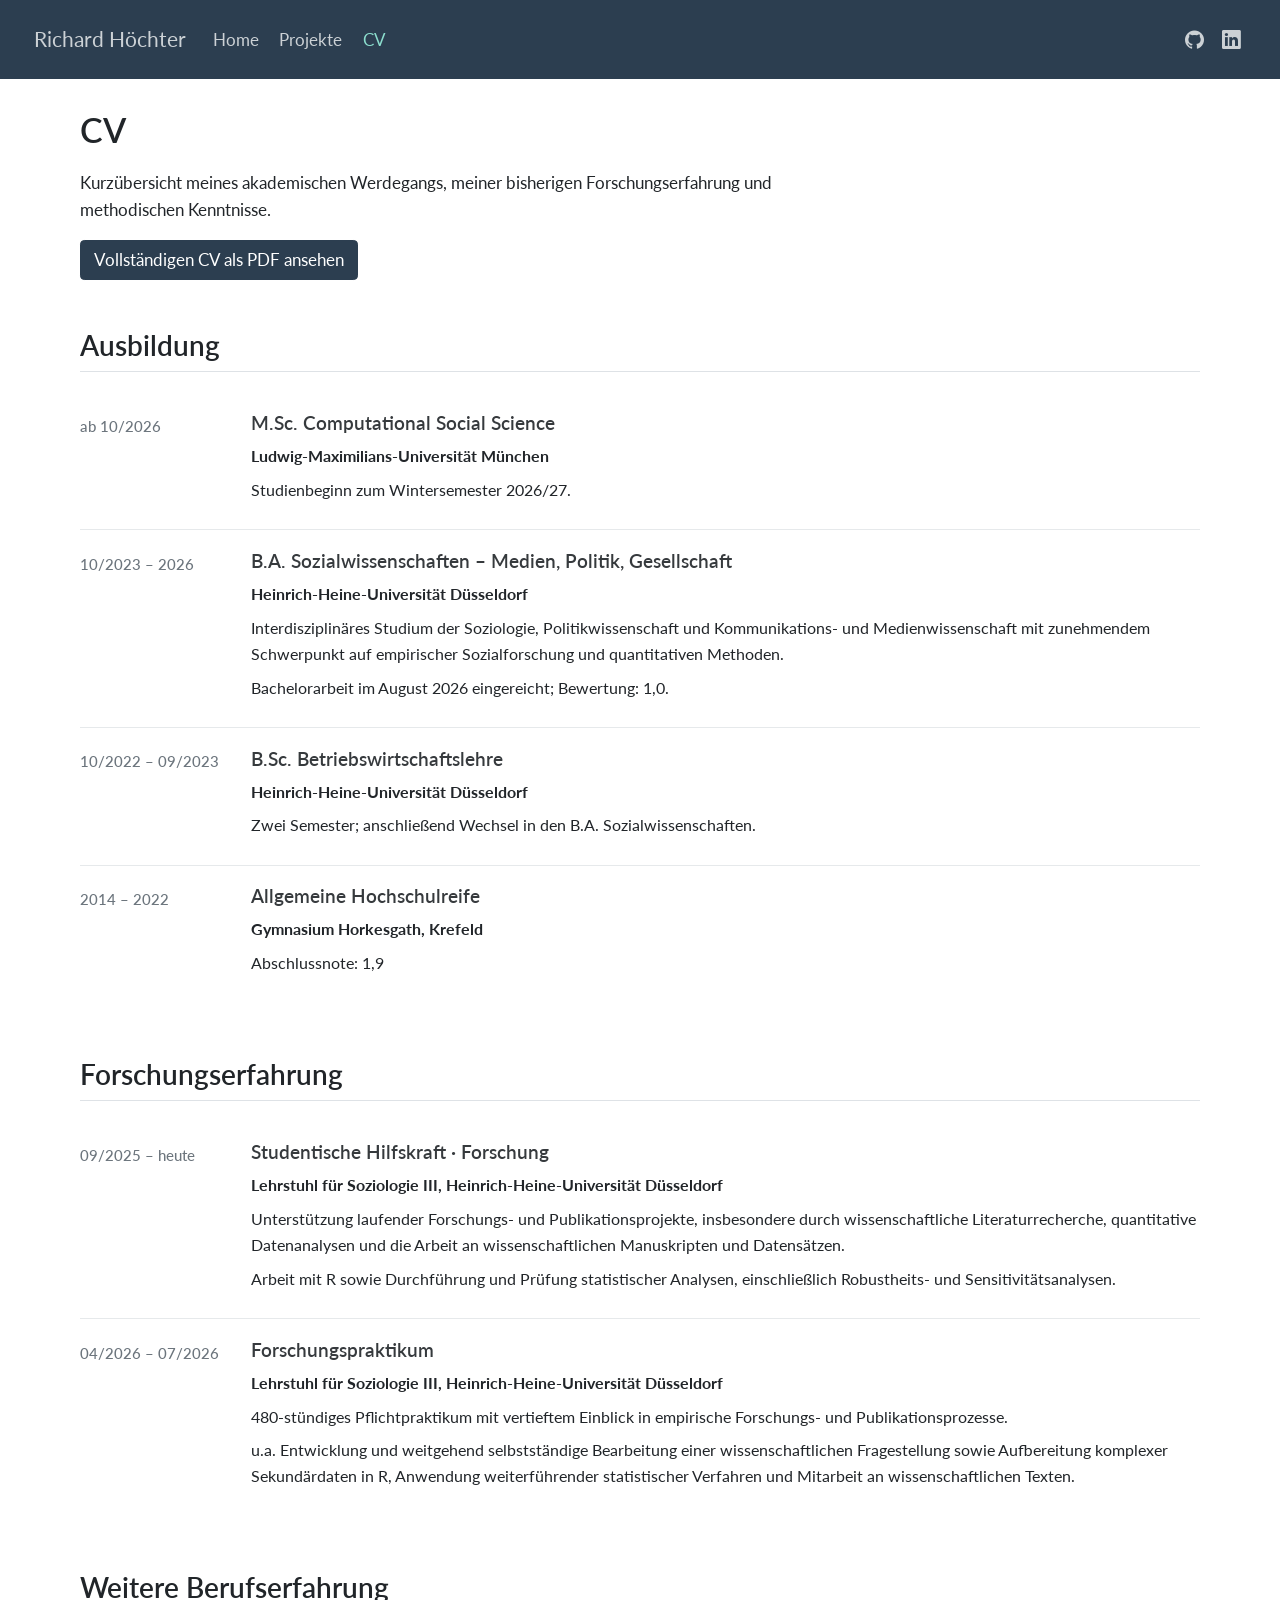
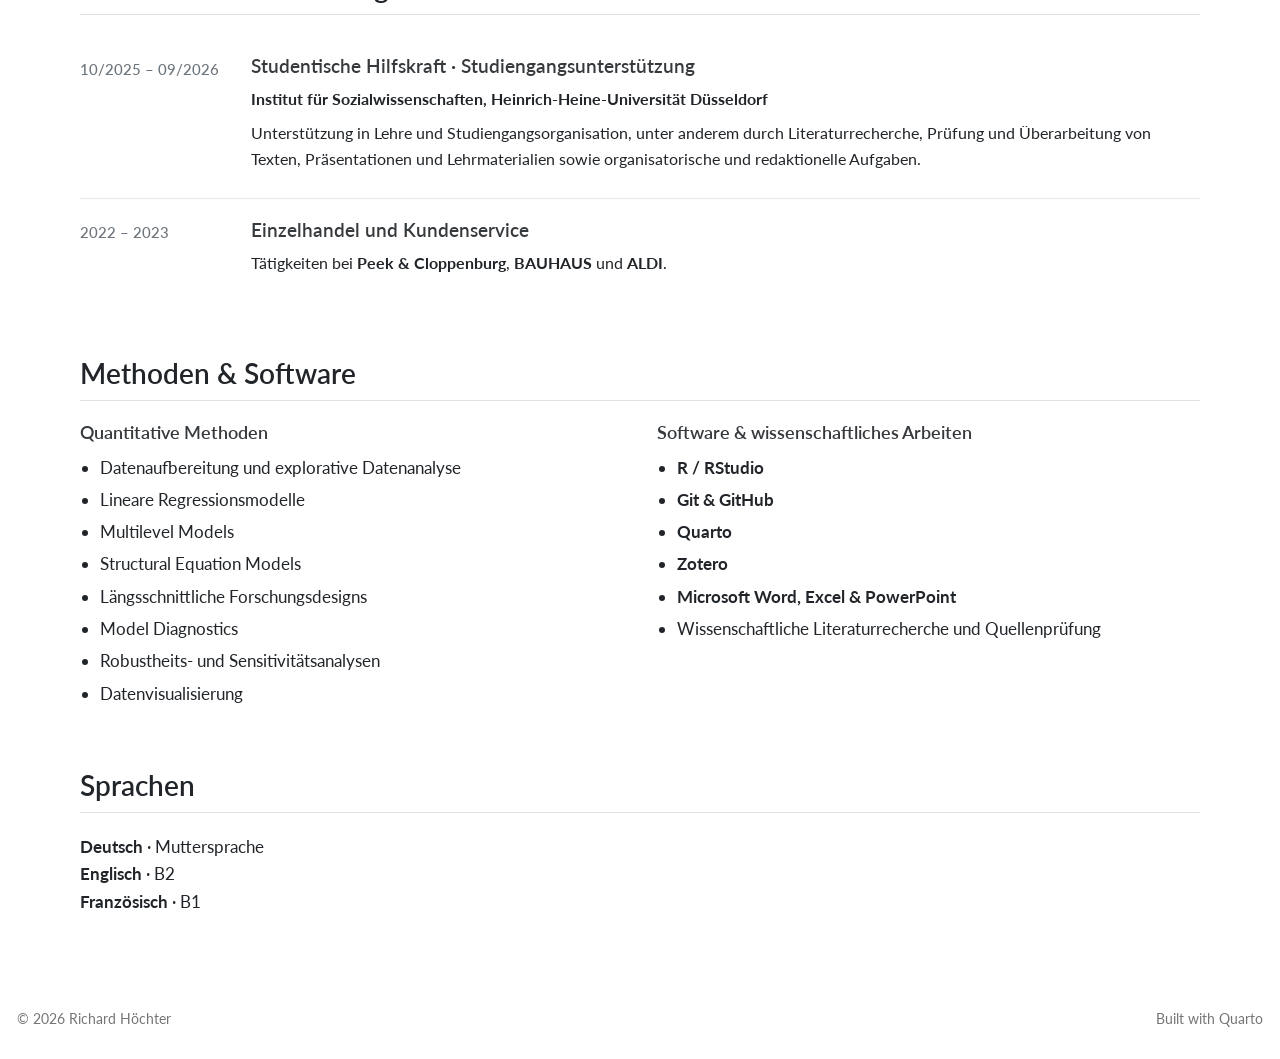
==== commit 0d79b0f5: "Initial website version" ====
--- a/docs/cv.html
+++ b/docs/cv.html
@@ -137,7 +137,7 @@
 
 <div class="cv-intro">
 <p>Kurzübersicht meines akademischen Werdegangs, meiner bisherigen Forschungserfahrung und methodischen Kenntnisse.</p>
-<p><a class="btn btn-primary" href="files/cv/Richard_Hoechter_CV.pdf" target="_blank" rel="noopener"> Vollständigen CV als PDF ansehen </a></p>
+<p><a class="btn btn-primary" href="files/cv/Richard_Hoechter_CV_Okt_26_V3.pdf" target="_blank" rel="noopener"> Vollständigen CV als PDF ansehen </a></p>
 </div>
 <section id="ausbildung" class="level2">
 <h2 class="anchored" data-anchor-id="ausbildung">Ausbildung</h2>
@@ -159,7 +159,7 @@
 <h3 class="anchored" data-anchor-id="b.a.-sozialwissenschaften-medien-politik-gesellschaft">B.A. Sozialwissenschaften – Medien, Politik, Gesellschaft</h3>
 <p><strong>Heinrich-Heine-Universität Düsseldorf</strong></p>
 <p>Interdisziplinäres Studium der Soziologie, Politikwissenschaft und Kommunikations- und Medienwissenschaft mit zunehmendem Schwerpunkt auf empirischer Sozialforschung und quantitativen Methoden.</p>
-<p>Bachelorarbeit im August 2026 eingereicht; Bewertung ausstehend.</p>
+<p>Bachelorarbeit im August 2026 eingereicht; Bewertung: 1,0.</p>
 </section>
 </div>
 <div class="cv-entry">
--- a/docs/styles.css
+++ b/docs/styles.css
@@ -408,48 +408,92 @@
 
 
 /* =========================================================
-   Responsive Darstellung
-   ========================================================= */
-@media (max-width: 999px) {
+   Tablets und Smartphones
+   ========================================================= */
+
+@media (max-width: 800px) {
 
   main.content {
-    width: min(900px, calc(100% - 2rem));
-    max-width: none;
+    width: calc(100% - 2rem);
+    max-width: 680px;
     margin-left: auto;
     margin-right: auto;
   }
-}
-
-
-@media (max-width: 800px) {
-
+
+  /* Profilbereich untereinander statt nebeneinander */
   .home-intro {
+    display: grid;
     grid-template-columns: 1fr;
-    gap: 1.5rem;
-    margin-top: 0.5rem;
-  }
-
+    gap: 1.8rem;
+    margin-top: 1.2rem;
+    margin-bottom: 3rem;
+  }
+
+  /* Auch der äußere Fotocontainer muss kleiner werden */
   .home-photo {
-    justify-content: flex-start;
+    width: 220px;
+    height: 220px;
+    margin-left: auto;
+    margin-right: auto;
+
+    border-radius: 50%;
+    overflow: hidden;
+
+    display: flex;
+    justify-content: center;
+    align-items: center;
   }
 
   .home-photo img {
-    width: 190px;
-    height: 190px;
-  }
-
+    width: 100%;
+    height: 100%;
+    object-fit: cover;
+    object-position: center 35%;
+    border-radius: 50%;
+  }
+
+  /* Text erhält die gesamte mobile Breite */
   .home-profile {
+    width: 100%;
     max-width: none;
   }
 
+  .home-profile h1 {
+    font-size: 2rem;
+    margin-bottom: 0.5rem;
+  }
+
+  .home-subtitle {
+    font-size: 1rem;
+    line-height: 1.45;
+    margin-bottom: 1.2rem;
+  }
+
+  .home-profile p {
+    font-size: 1rem;
+    line-height: 1.6;
+  }
+
+  /* Buttons bleiben nebeneinander, solange Platz vorhanden ist */
+  .home-links {
+    display: flex;
+    flex-wrap: wrap;
+    gap: 0.65rem;
+    margin-top: 1.25rem;
+  }
+
+  /* Projektvorschauen untereinander */
   .home-projects {
     grid-template-columns: 1fr;
-  }
-
+    gap: 1rem;
+  }
+
+  /* Projektdetails untereinander */
   .project-details {
     grid-template-columns: 1fr;
   }
 
+  /* CV ebenfalls einspaltig */
   .cv-entry {
     grid-template-columns: 1fr;
     gap: 0.3rem;
@@ -470,12 +514,42 @@
 
 @media (max-width: 480px) {
 
+  main.content {
+    width: calc(100% - 1.5rem);
+  }
+
+  .home-intro {
+    gap: 1.5rem;
+    margin-top: 0.8rem;
+  }
+
+  .home-photo {
+    width: 190px;
+    height: 190px;
+  }
+
+  .home-profile h1 {
+    font-size: 1.85rem;
+  }
+
+  .home-subtitle {
+    font-size: 0.95rem;
+  }
+
+  .home-profile p {
+    font-size: 0.97rem;
+  }
+
+  .home-links .btn {
+    font-size: 0.95rem;
+  }
+
+  h2 {
+    margin-top: 2.5rem;
+  }
+
   .research-project {
     padding: 1.25rem 1.15rem;
-  }
-
-  .home-profile h1 {
-    font-size: 1.9rem;
   }
 
   .project-header {
